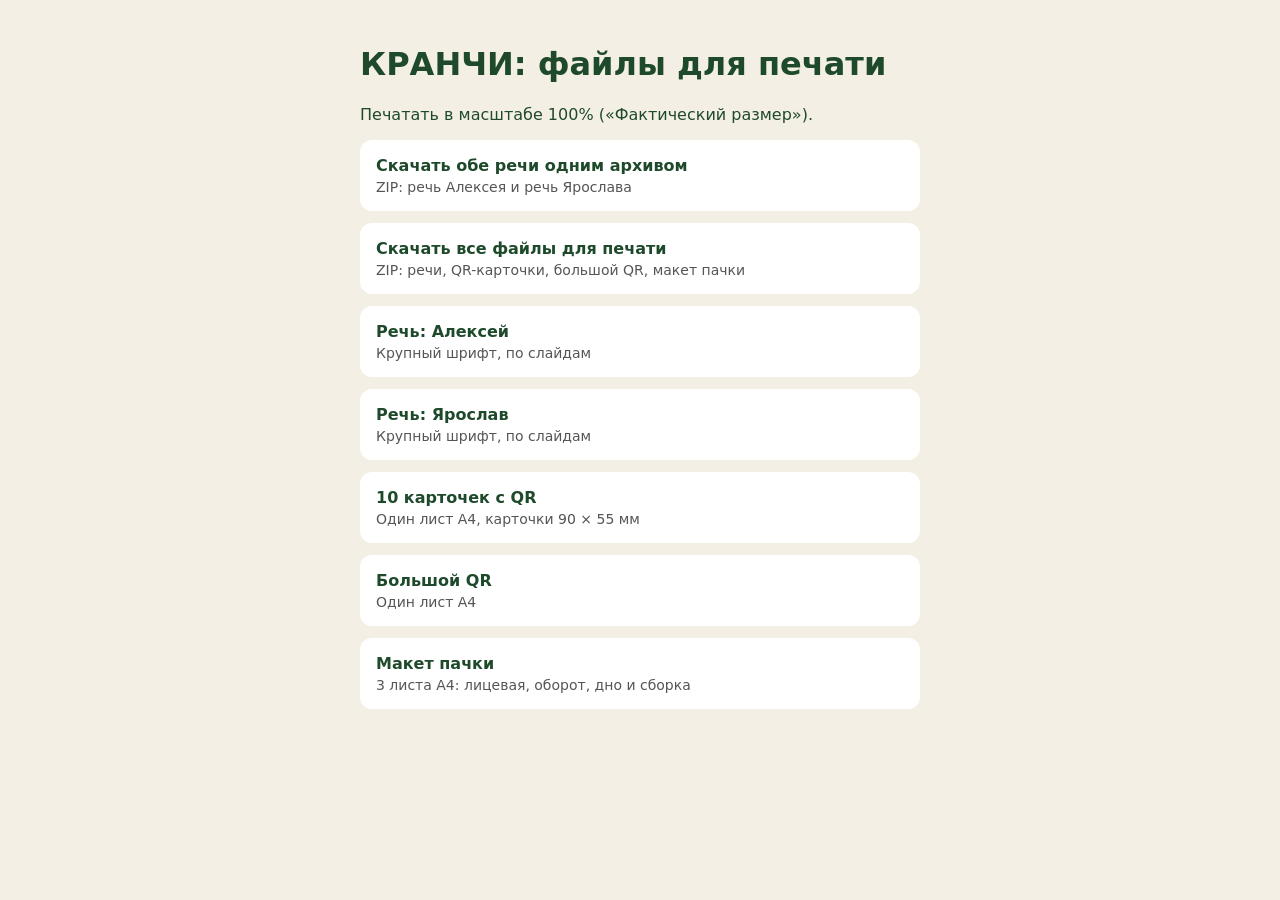
==== print/index.html @ 3f2795e3 "Архивы для скачивания Co-Authored-By: Claude Opus 5.5 <noreply@anthropic.com> Claude-Session: https:" ====
<!doctype html><html lang="ru"><head><meta charset="utf-8"><meta name="viewport" content="width=device-width,initial-scale=1"><title>КРАНЧИ: файлы для печати</title>
<style>body{font-family:system-ui,sans-serif;background:#F4EFE4;color:#1E4A2B;max-width:560px;margin:0 auto;padding:24px 16px}a{display:block;background:#fff;border-radius:12px;padding:16px;margin:12px 0;color:#1E4A2B;text-decoration:none;font-weight:600}span{display:block;font-weight:400;color:#555;font-size:14px;margin-top:4px}</style></head><body>
<h1>КРАНЧИ: файлы для печати</h1><p>Печатать в масштабе 100% («Фактический размер»).</p>
<a href="KRANCHI_rech.zip" download>Скачать обе речи одним архивом<span>ZIP: речь Алексея и речь Ярослава</span></a>
<a href="KRANCHI_vse_faily.zip" download>Скачать все файлы для печати<span>ZIP: речи, QR-карточки, большой QR, макет пачки</span></a>
<a href="KRANCHI_rech_Aleksey.pdf" download>Речь: Алексей<span>Крупный шрифт, по слайдам</span></a>
<a href="KRANCHI_rech_Yaroslav.pdf" download>Речь: Ярослав<span>Крупный шрифт, по слайдам</span></a>
<a href="KRANCHI_QR_10_vizitok_A4.pdf" download>10 карточек с QR<span>Один лист А4, карточки 90 × 55 мм</span></a>
<a href="KRANCHI_QR_bolshoy_A4.pdf" download>Большой QR<span>Один лист А4</span></a>
<a href="KRANCHI_pachka_3_lista_A4.pdf" download>Макет пачки<span>3 листа А4: лицевая, оборот, дно и сборка</span></a>
</body></html>
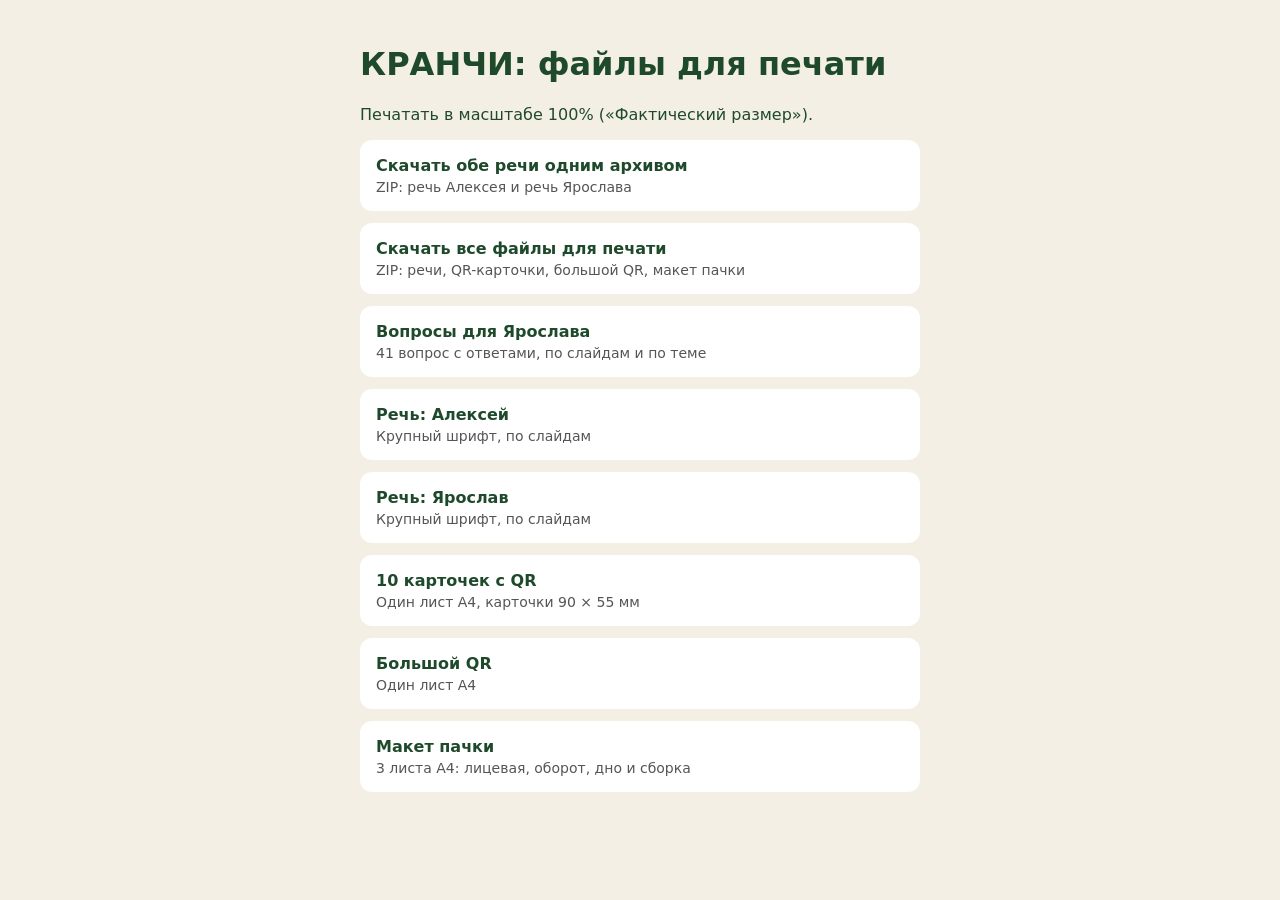
==== commit d3db3eec: "Вопросы для Ярослава Co-Authored-By: Claude Opus 5.5 <noreply@anthropic.com> Claude-Session: https:/" ====
--- a/print/index.html
+++ b/print/index.html
@@ -3,6 +3,7 @@
 <h1>КРАНЧИ: файлы для печати</h1><p>Печатать в масштабе 100% («Фактический размер»).</p>
 <a href="KRANCHI_rech.zip" download>Скачать обе речи одним архивом<span>ZIP: речь Алексея и речь Ярослава</span></a>
 <a href="KRANCHI_vse_faily.zip" download>Скачать все файлы для печати<span>ZIP: речи, QR-карточки, большой QR, макет пачки</span></a>
+<a href="KRANCHI_voprosy_Yaroslav.pdf" download>Вопросы для Ярослава<span>41 вопрос с ответами, по слайдам и по теме</span></a>
 <a href="KRANCHI_rech_Aleksey.pdf" download>Речь: Алексей<span>Крупный шрифт, по слайдам</span></a>
 <a href="KRANCHI_rech_Yaroslav.pdf" download>Речь: Ярослав<span>Крупный шрифт, по слайдам</span></a>
 <a href="KRANCHI_QR_10_vizitok_A4.pdf" download>10 карточек с QR<span>Один лист А4, карточки 90 × 55 мм</span></a>
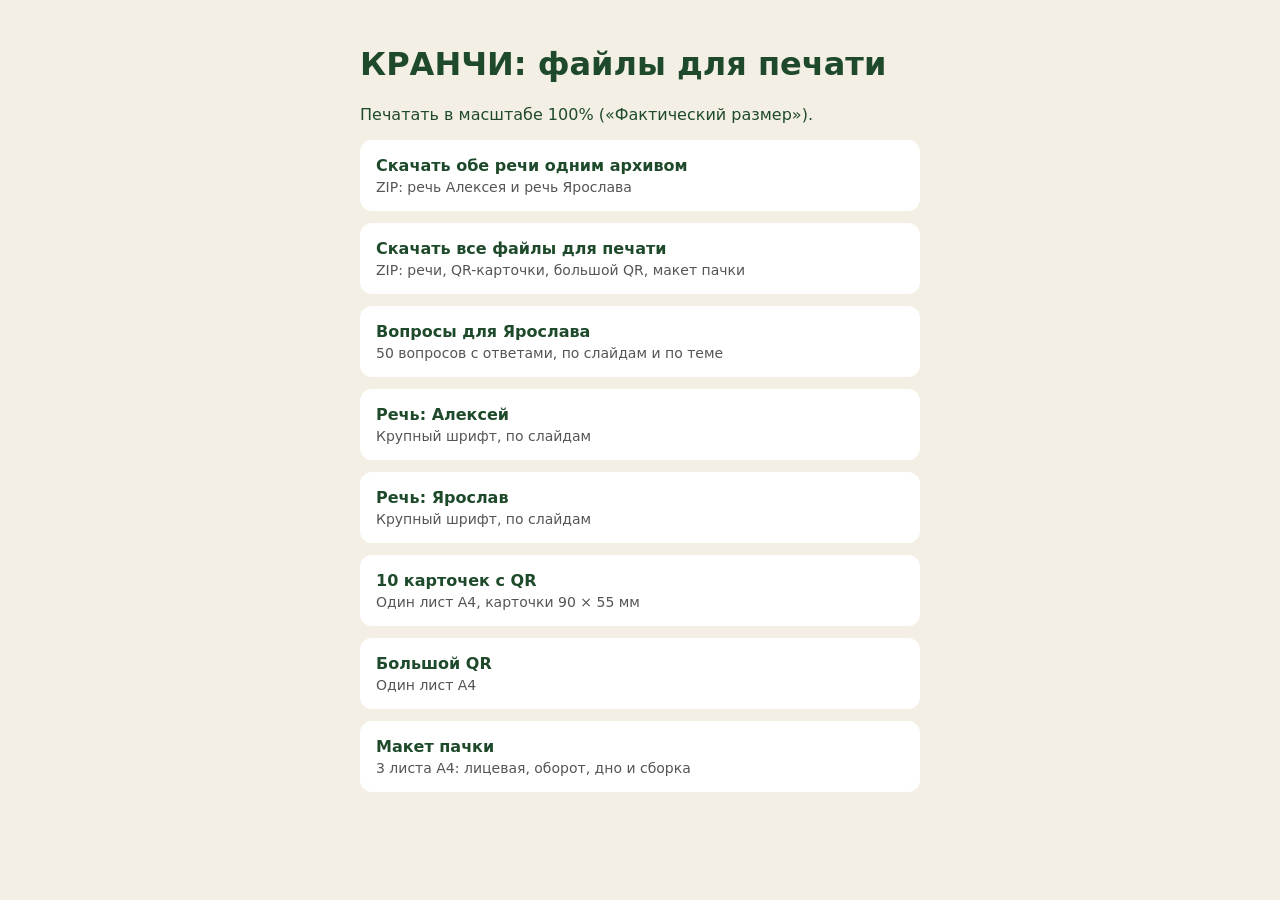
==== commit 657714a6: "Вопросы для Ярослава: ещё 9 Co-Authored-By: Claude Opus 5.5 <noreply@anthropic.com> Claude-Session: " ====
--- a/print/index.html
+++ b/print/index.html
@@ -3,7 +3,7 @@
 <h1>КРАНЧИ: файлы для печати</h1><p>Печатать в масштабе 100% («Фактический размер»).</p>
 <a href="KRANCHI_rech.zip" download>Скачать обе речи одним архивом<span>ZIP: речь Алексея и речь Ярослава</span></a>
 <a href="KRANCHI_vse_faily.zip" download>Скачать все файлы для печати<span>ZIP: речи, QR-карточки, большой QR, макет пачки</span></a>
-<a href="KRANCHI_voprosy_Yaroslav.pdf" download>Вопросы для Ярослава<span>41 вопрос с ответами, по слайдам и по теме</span></a>
+<a href="KRANCHI_voprosy_Yaroslav.pdf" download>Вопросы для Ярослава<span>50 вопросов с ответами, по слайдам и по теме</span></a>
 <a href="KRANCHI_rech_Aleksey.pdf" download>Речь: Алексей<span>Крупный шрифт, по слайдам</span></a>
 <a href="KRANCHI_rech_Yaroslav.pdf" download>Речь: Ярослав<span>Крупный шрифт, по слайдам</span></a>
 <a href="KRANCHI_QR_10_vizitok_A4.pdf" download>10 карточек с QR<span>Один лист А4, карточки 90 × 55 мм</span></a>
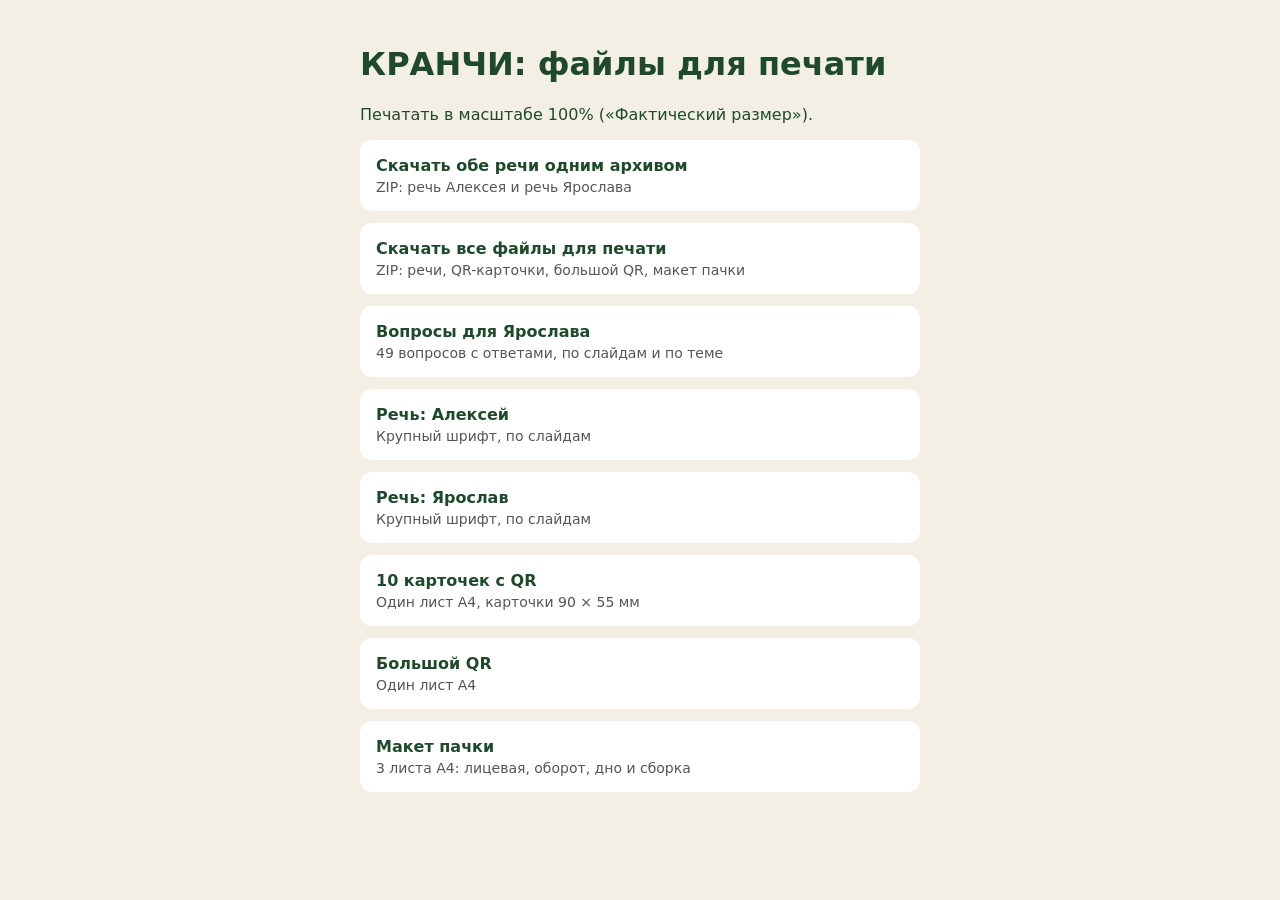
==== commit 59fb3193: "Число вопросов Co-Authored-By: Claude Opus 5.5 <noreply@anthropic.com> Claude-Session: https://claud" ====
--- a/print/index.html
+++ b/print/index.html
@@ -3,7 +3,7 @@
 <h1>КРАНЧИ: файлы для печати</h1><p>Печатать в масштабе 100% («Фактический размер»).</p>
 <a href="KRANCHI_rech.zip" download>Скачать обе речи одним архивом<span>ZIP: речь Алексея и речь Ярослава</span></a>
 <a href="KRANCHI_vse_faily.zip" download>Скачать все файлы для печати<span>ZIP: речи, QR-карточки, большой QR, макет пачки</span></a>
-<a href="KRANCHI_voprosy_Yaroslav.pdf" download>Вопросы для Ярослава<span>50 вопросов с ответами, по слайдам и по теме</span></a>
+<a href="KRANCHI_voprosy_Yaroslav.pdf" download>Вопросы для Ярослава<span>49 вопросов с ответами, по слайдам и по теме</span></a>
 <a href="KRANCHI_rech_Aleksey.pdf" download>Речь: Алексей<span>Крупный шрифт, по слайдам</span></a>
 <a href="KRANCHI_rech_Yaroslav.pdf" download>Речь: Ярослав<span>Крупный шрифт, по слайдам</span></a>
 <a href="KRANCHI_QR_10_vizitok_A4.pdf" download>10 карточек с QR<span>Один лист А4, карточки 90 × 55 мм</span></a>
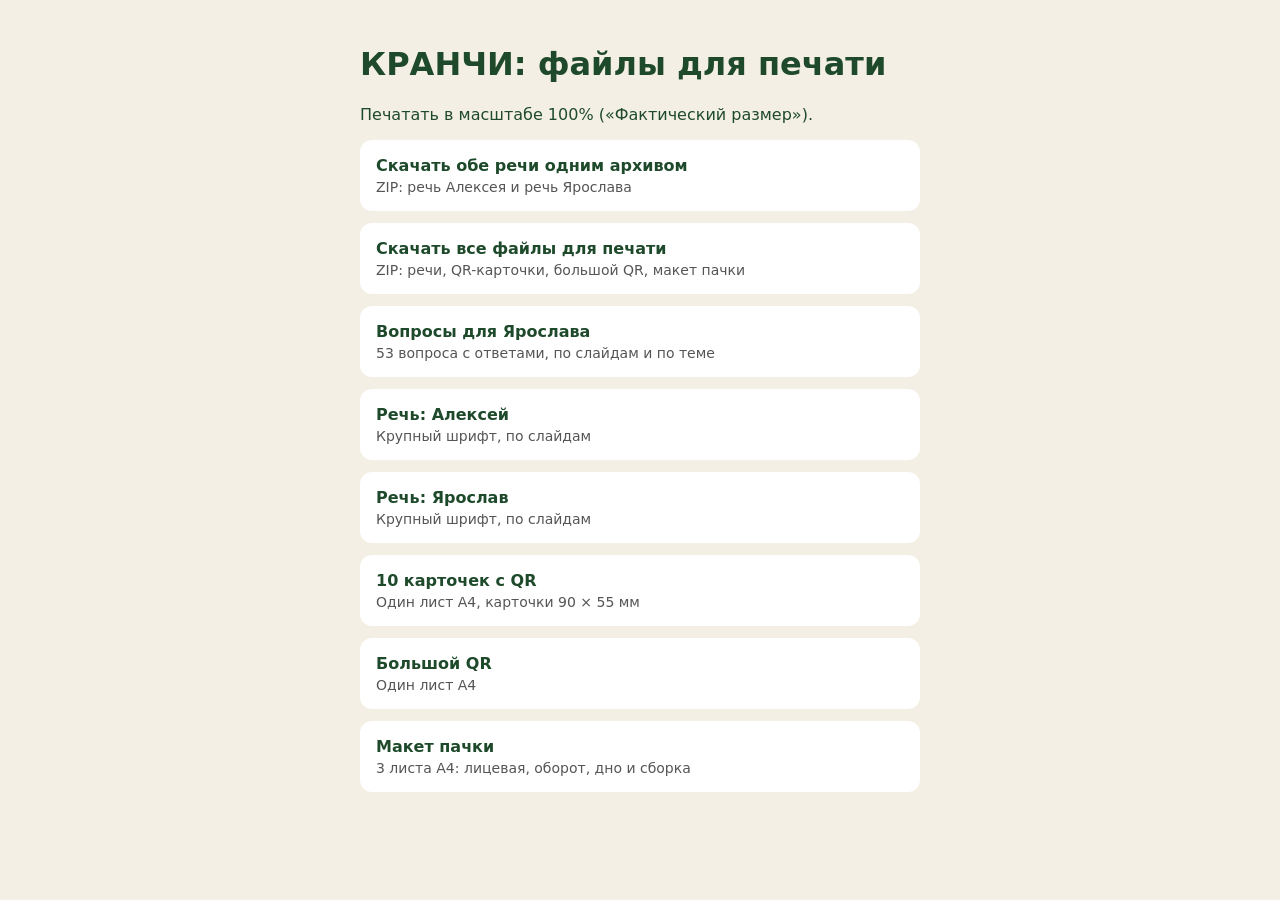
==== commit d31fd89e: "Вопросы про ярлык Co-Authored-By: Claude Opus 5.5 <noreply@anthropic.com> Claude-Session: https://cl" ====
--- a/print/index.html
+++ b/print/index.html
@@ -3,7 +3,7 @@
 <h1>КРАНЧИ: файлы для печати</h1><p>Печатать в масштабе 100% («Фактический размер»).</p>
 <a href="KRANCHI_rech.zip" download>Скачать обе речи одним архивом<span>ZIP: речь Алексея и речь Ярослава</span></a>
 <a href="KRANCHI_vse_faily.zip" download>Скачать все файлы для печати<span>ZIP: речи, QR-карточки, большой QR, макет пачки</span></a>
-<a href="KRANCHI_voprosy_Yaroslav.pdf" download>Вопросы для Ярослава<span>49 вопросов с ответами, по слайдам и по теме</span></a>
+<a href="KRANCHI_voprosy_Yaroslav.pdf" download>Вопросы для Ярослава<span>53 вопроса с ответами, по слайдам и по теме</span></a>
 <a href="KRANCHI_rech_Aleksey.pdf" download>Речь: Алексей<span>Крупный шрифт, по слайдам</span></a>
 <a href="KRANCHI_rech_Yaroslav.pdf" download>Речь: Ярослав<span>Крупный шрифт, по слайдам</span></a>
 <a href="KRANCHI_QR_10_vizitok_A4.pdf" download>10 карточек с QR<span>Один лист А4, карточки 90 × 55 мм</span></a>
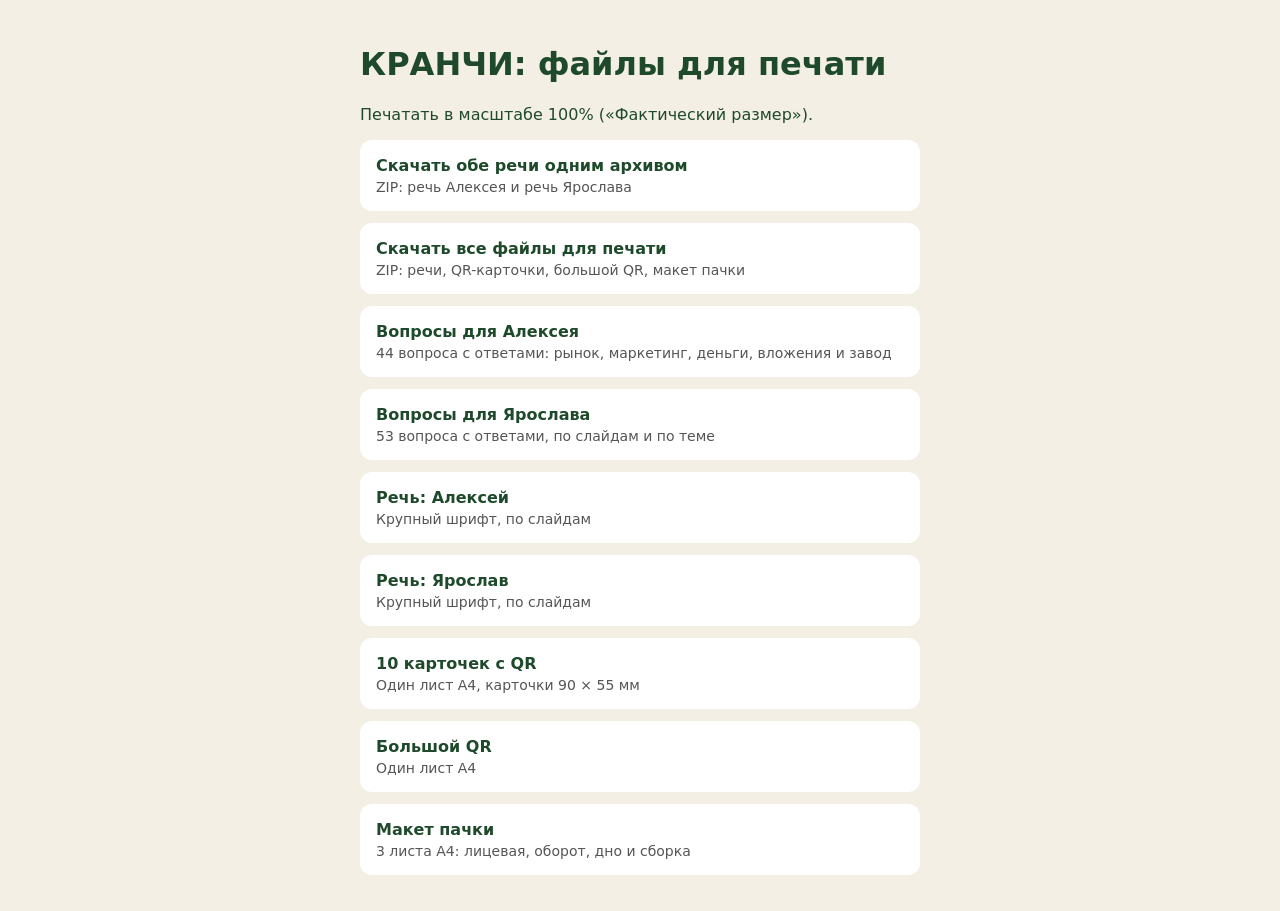
==== commit e3480138: "Вопросы для Алексея Co-Authored-By: Claude Opus 5.5 <noreply@anthropic.com> Claude-Session: https://" ====
--- a/print/index.html
+++ b/print/index.html
@@ -3,6 +3,7 @@
 <h1>КРАНЧИ: файлы для печати</h1><p>Печатать в масштабе 100% («Фактический размер»).</p>
 <a href="KRANCHI_rech.zip" download>Скачать обе речи одним архивом<span>ZIP: речь Алексея и речь Ярослава</span></a>
 <a href="KRANCHI_vse_faily.zip" download>Скачать все файлы для печати<span>ZIP: речи, QR-карточки, большой QR, макет пачки</span></a>
+<a href="KRANCHI_voprosy_Aleksey.pdf" download>Вопросы для Алексея<span>44 вопроса с ответами: рынок, маркетинг, деньги, вложения и завод</span></a>
 <a href="KRANCHI_voprosy_Yaroslav.pdf" download>Вопросы для Ярослава<span>53 вопроса с ответами, по слайдам и по теме</span></a>
 <a href="KRANCHI_rech_Aleksey.pdf" download>Речь: Алексей<span>Крупный шрифт, по слайдам</span></a>
 <a href="KRANCHI_rech_Yaroslav.pdf" download>Речь: Ярослав<span>Крупный шрифт, по слайдам</span></a>
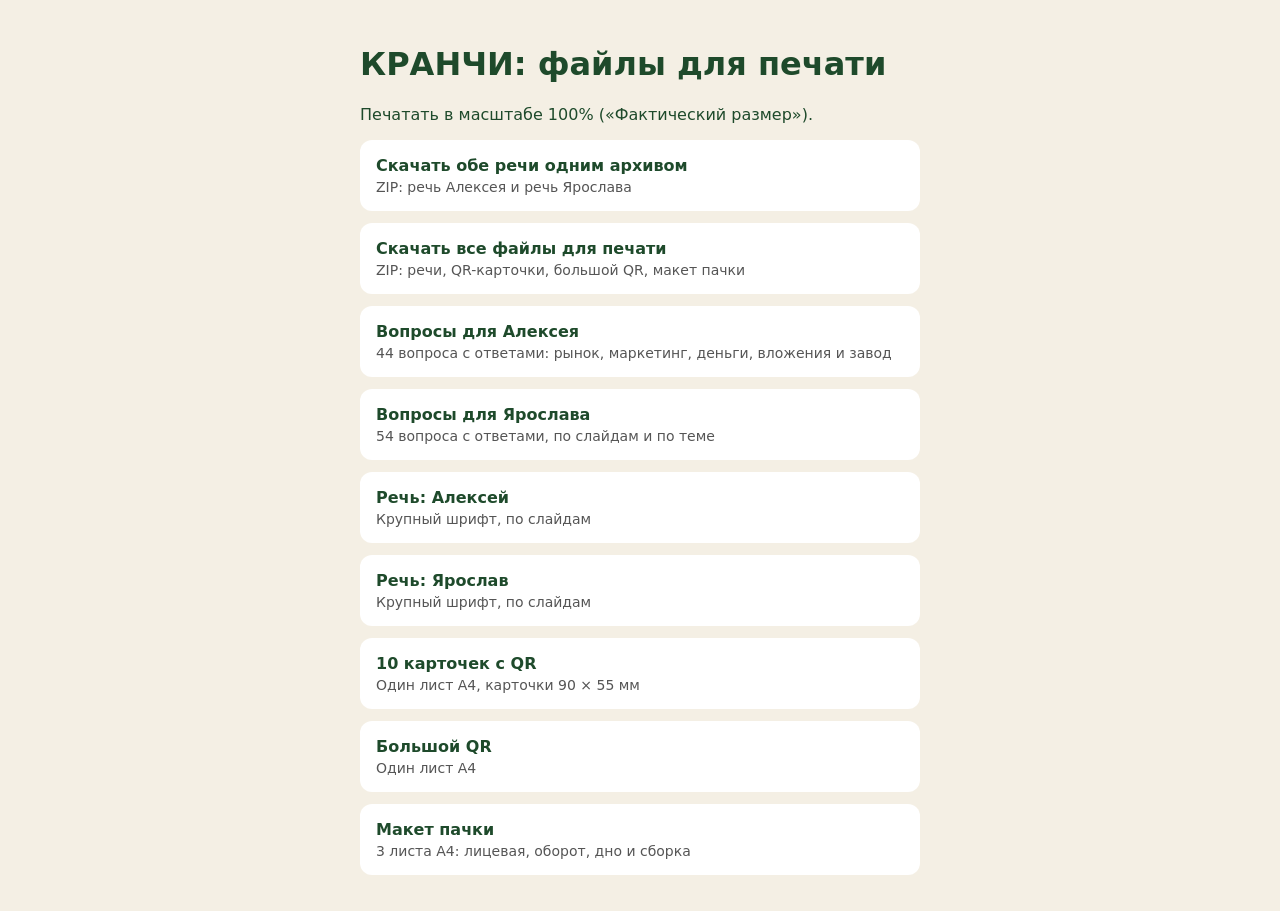
==== commit e99518c0: "Вопрос про выбросы на грамм белка Co-Authored-By: Claude Opus 5.5 <noreply@anthropic.com> Claude-Ses" ====
--- a/print/index.html
+++ b/print/index.html
@@ -4,7 +4,7 @@
 <a href="KRANCHI_rech.zip" download>Скачать обе речи одним архивом<span>ZIP: речь Алексея и речь Ярослава</span></a>
 <a href="KRANCHI_vse_faily.zip" download>Скачать все файлы для печати<span>ZIP: речи, QR-карточки, большой QR, макет пачки</span></a>
 <a href="KRANCHI_voprosy_Aleksey.pdf" download>Вопросы для Алексея<span>44 вопроса с ответами: рынок, маркетинг, деньги, вложения и завод</span></a>
-<a href="KRANCHI_voprosy_Yaroslav.pdf" download>Вопросы для Ярослава<span>53 вопроса с ответами, по слайдам и по теме</span></a>
+<a href="KRANCHI_voprosy_Yaroslav.pdf" download>Вопросы для Ярослава<span>54 вопроса с ответами, по слайдам и по теме</span></a>
 <a href="KRANCHI_rech_Aleksey.pdf" download>Речь: Алексей<span>Крупный шрифт, по слайдам</span></a>
 <a href="KRANCHI_rech_Yaroslav.pdf" download>Речь: Ярослав<span>Крупный шрифт, по слайдам</span></a>
 <a href="KRANCHI_QR_10_vizitok_A4.pdf" download>10 карточек с QR<span>Один лист А4, карточки 90 × 55 мм</span></a>
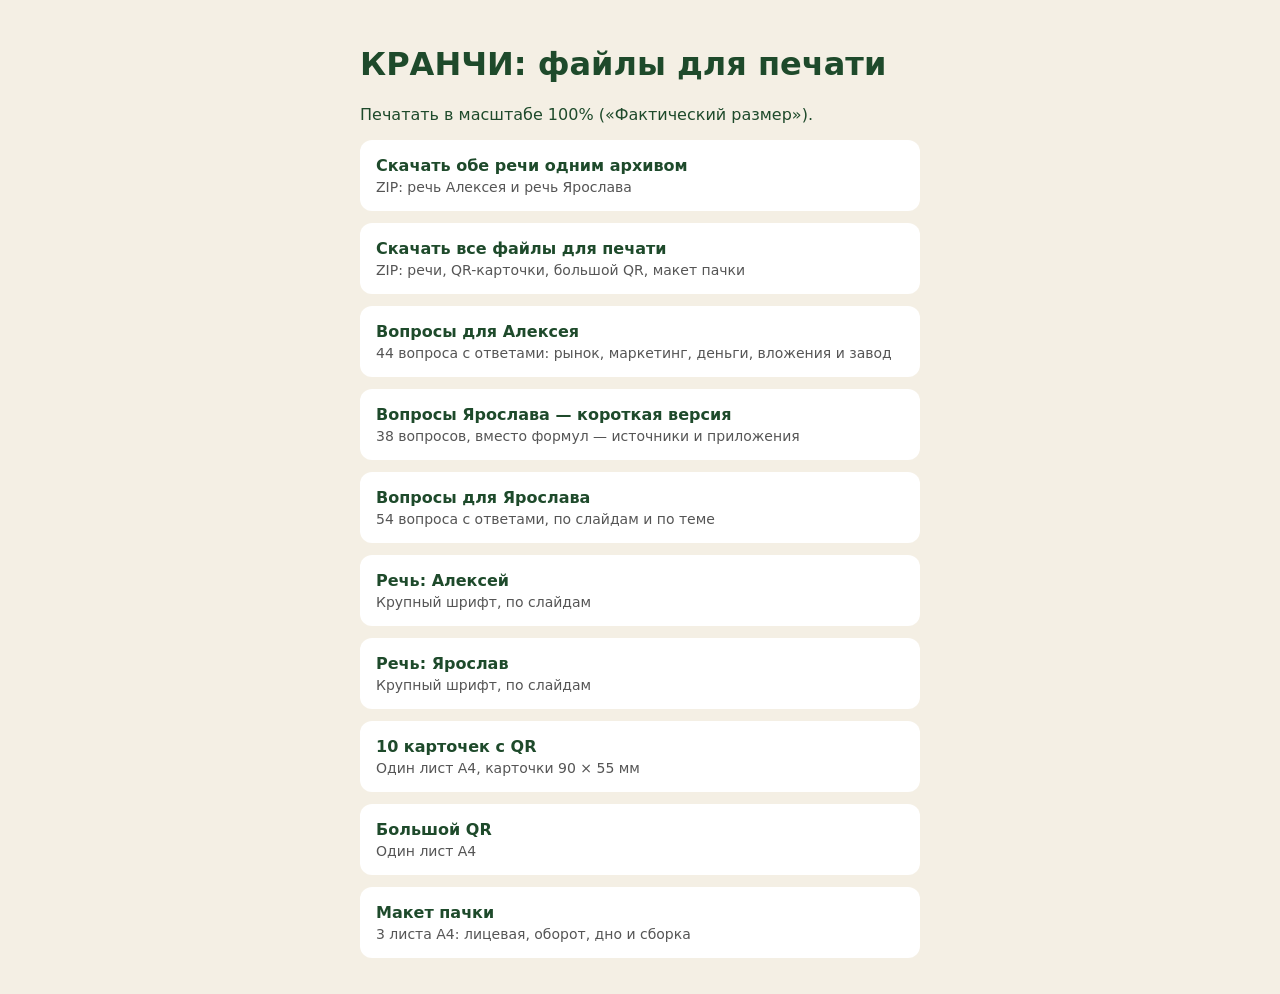
==== commit d7b1d6e9: "Вопросы Ярослава: короткая версия без формул Co-Authored-By: Claude Opus 5.5 <noreply@anthropic.com>" ====
--- a/print/index.html
+++ b/print/index.html
@@ -4,6 +4,7 @@
 <a href="KRANCHI_rech.zip" download>Скачать обе речи одним архивом<span>ZIP: речь Алексея и речь Ярослава</span></a>
 <a href="KRANCHI_vse_faily.zip" download>Скачать все файлы для печати<span>ZIP: речи, QR-карточки, большой QR, макет пачки</span></a>
 <a href="KRANCHI_voprosy_Aleksey.pdf" download>Вопросы для Алексея<span>44 вопроса с ответами: рынок, маркетинг, деньги, вложения и завод</span></a>
+<a href="KRANCHI_voprosy_Yaroslav_kratko.pdf" download>Вопросы Ярослава — короткая версия<span>38 вопросов, вместо формул — источники и приложения</span></a>
 <a href="KRANCHI_voprosy_Yaroslav.pdf" download>Вопросы для Ярослава<span>54 вопроса с ответами, по слайдам и по теме</span></a>
 <a href="KRANCHI_rech_Aleksey.pdf" download>Речь: Алексей<span>Крупный шрифт, по слайдам</span></a>
 <a href="KRANCHI_rech_Yaroslav.pdf" download>Речь: Ярослав<span>Крупный шрифт, по слайдам</span></a>
